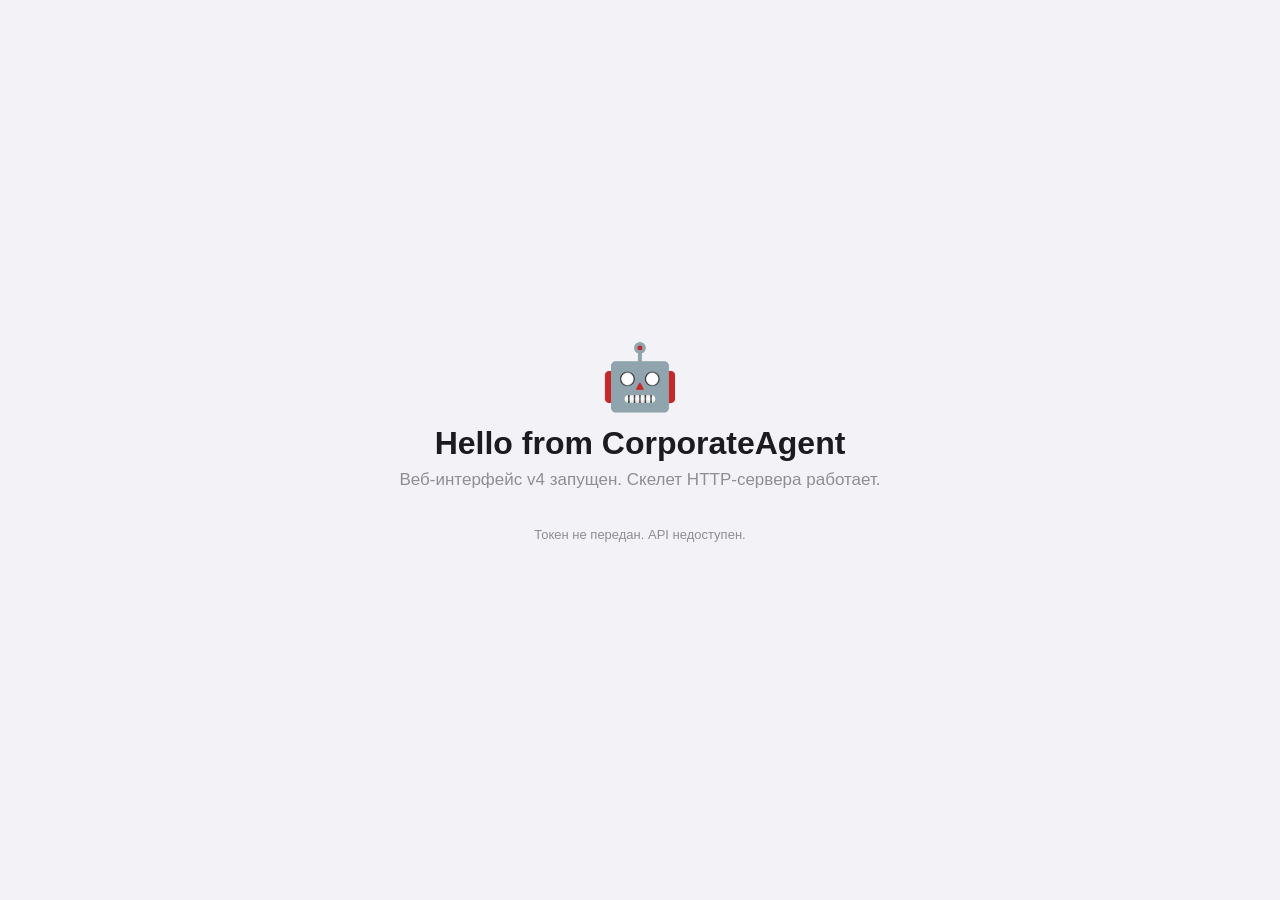
==== web/index.html @ 984ad51d "v4(1.1-1.6): HTTP server skeleton - ApiServer/Auth/StaticHandler/ApiResponse + web stub (Stage 1)" ====
<!DOCTYPE html>
<html lang="ru">
<head>
  <meta charset="utf-8">
  <meta name="viewport" content="width=device-width, initial-scale=1">
  <title>CorporateAgent v4</title>
  <link rel="stylesheet" href="css/base.css">
</head>
<body>
  <main class="hello">
    <div class="hello__badge">🤖</div>
    <h1 class="hello__title">Hello from CorporateAgent</h1>
    <p class="hello__subtitle">Веб-интерфейс v4 запущен. Скелет HTTP-сервера работает.</p>
    <p class="hello__meta" id="token-info"></p>
  </main>
  <script src="js/app.js"></script>
</body>
</html>
---- web/css/base.css ----
/* CorporateAgent v4 — базовые стили (Этап 1: заглушка «Hello»). */

:root {
  --primary: #007AFF;
  --bg: #F2F2F7;
  --surface: #FFFFFF;
  --text: #1C1C1E;
  --text-secondary: #8E8E93;
  --border: #E5E5EA;
  --radius-lg: 20px;
  --gap-md: 16px;
  --gap-lg: 24px;
  --font: "Segoe UI", -apple-system, BlinkMacSystemFont, Roboto, sans-serif;
}

* { box-sizing: border-box; }

html, body {
  margin: 0;
  padding: 0;
  height: 100%;
  font-family: var(--font);
  background: var(--bg);
  color: var(--text);
}

.hello {
  min-height: 100%;
  display: flex;
  flex-direction: column;
  align-items: center;
  justify-content: center;
  text-align: center;
  padding: var(--gap-lg);
}

.hello__badge {
  font-size: 64px;
  line-height: 1;
  margin-bottom: var(--gap-md);
}

.hello__title {
  font-size: 32px;
  font-weight: 700;
  margin: 0 0 8px;
}

.hello__subtitle {
  font-size: 17px;
  color: var(--text-secondary);
  margin: 0 0 var(--gap-lg);
}

.hello__meta {
  font-size: 13px;
  color: var(--text-secondary);
}
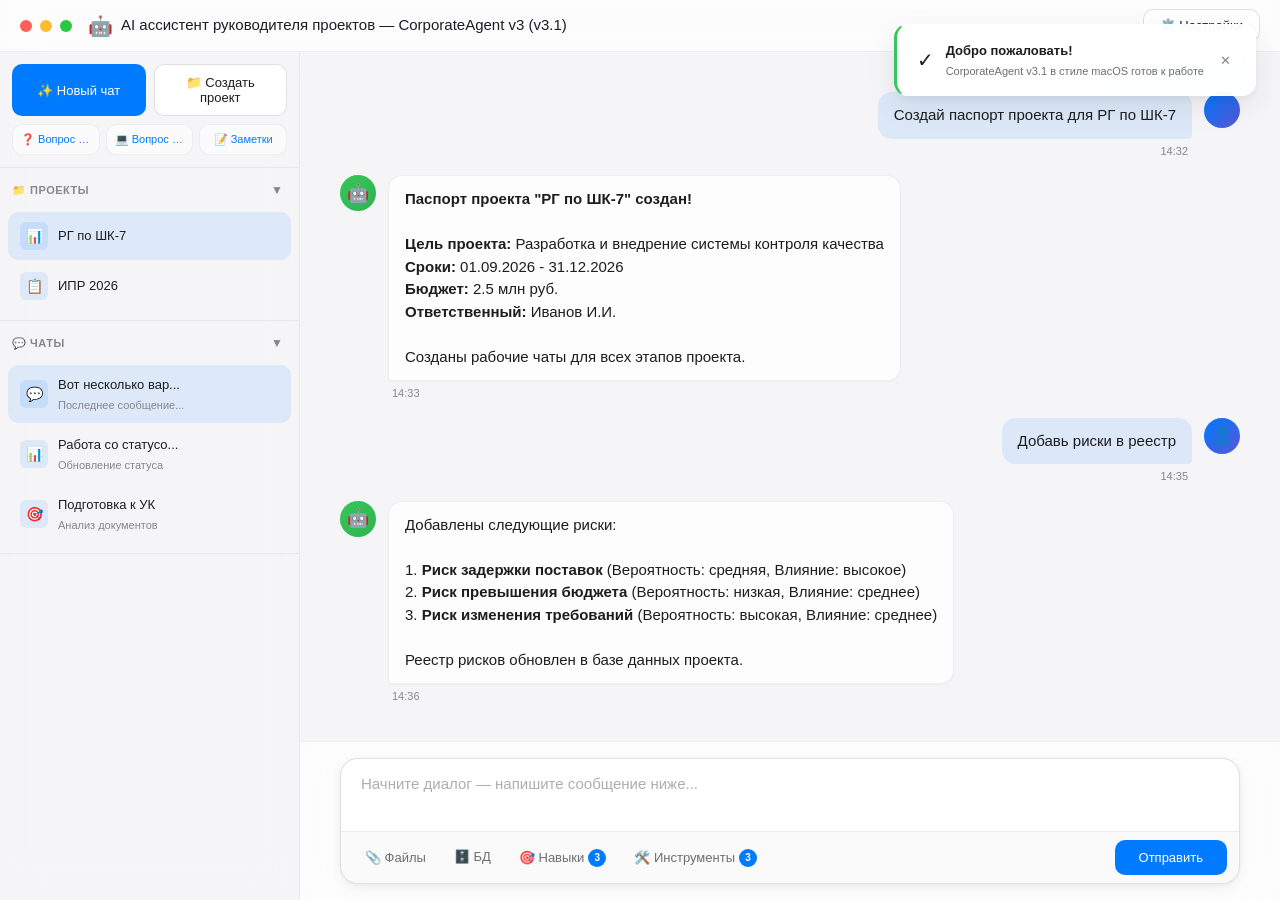
==== commit 4a33e684: "v4(2.1-2.5): faithful port of prototype v2 into web/ (index.html + prototype.css + prototype-raw.js)" ====
--- a/web/index.html
+++ b/web/index.html
@@ -1,18 +1,706 @@
-<!DOCTYPE html>
+﻿<!DOCTYPE html>
 <html lang="ru">
 <head>
-  <meta charset="utf-8">
-  <meta name="viewport" content="width=device-width, initial-scale=1">
-  <title>CorporateAgent v4</title>
-  <link rel="stylesheet" href="css/base.css">
+<meta charset="UTF-8">
+<meta name="viewport" content="width=device-width, initial-scale=1">
+<title>CorporateAgent v4</title>
+<link rel="stylesheet" href="css/prototype.css">
 </head>
 <body>
-  <main class="hello">
-    <div class="hello__badge">🤖</div>
-    <h1 class="hello__title">Hello from CorporateAgent</h1>
-    <p class="hello__subtitle">Веб-интерфейс v4 запущен. Скелет HTTP-сервера работает.</p>
-    <p class="hello__meta" id="token-info"></p>
-  </main>
-  <script src="js/app.js"></script>
+<div class="title-bar">
+    <div class="window-controls">
+        <div class="traffic-light close"></div>
+        <div class="traffic-light minimize"></div>
+        <div class="traffic-light maximize"></div>
+    </div>
+    <div class="app-title"><span style="font-size: 20px;">🤖</span> AI ассистент руководителя проектов — CorporateAgent v3 (v3.1)</div>
+    <button class="settings-btn" onclick="openModal('settingsModal')">⚙️ Настройки</button>
+</div>
+
+<div class="app-container">
+    <aside class="sidebar" id="sidebar">
+        <div class="sidebar-header">
+            <div class="sidebar-actions">
+                <button class="btn-new-chat" onclick="showToast('success', 'Новый чат', 'Создан новый диалог')">✨ Новый чат</button>
+                <button class="btn-create-project" onclick="openModal('projectModal')">📁 Создать проект</button>
+            </div>
+            <div class="sidebar-quick-actions">
+                <button class="btn-quick">❓ Вопрос по LPG</button>
+                <button class="btn-quick">💻 Вопрос по ИТ</button>
+                <button class="btn-quick" onclick="showNotes()">📝 Заметки</button>
+            </div>
+        </div>
+
+        <div class="sidebar-section" id="projectsSection">
+            <div class="sidebar-section-header" onclick="toggleSection('projectsSection')">
+                <div class="sidebar-section-title">📁 Проекты</div>
+                <div class="sidebar-section-toggle">▼</div>
+            </div>
+            <div class="sidebar-section-content">
+                <div class="project-list">
+                    <div class="project-item active" onclick="selectProject(this)">
+                        <div class="project-item-icon">📊</div>
+                        <div class="project-item-content"><div class="project-item-title">РГ по ШК-7</div></div>
+                        <button class="project-item-menu">⋯</button>
+                    </div>
+                    <div class="project-item" onclick="selectProject(this)">
+                        <div class="project-item-icon">📋</div>
+                        <div class="project-item-content"><div class="project-item-title">ИПР 2026</div></div>
+                        <button class="project-item-menu"></button>
+                    </div>
+                </div>
+            </div>
+        </div>
+
+        <div class="sidebar-section" id="chatsSection">
+            <div class="sidebar-section-header" onclick="toggleSection('chatsSection')">
+                <div class="sidebar-section-title">💬 Чаты</div>
+                <div class="sidebar-section-toggle">▼</div>
+            </div>
+            <div class="sidebar-section-content">
+                <div class="chat-list">
+                    <div class="chat-item active" onclick="selectChat(this)">
+                        <div class="chat-item-icon">💬</div>
+                        <div class="chat-item-content">
+                            <div class="chat-item-title">Вот несколько вар...</div>
+                            <div class="chat-item-preview">Последнее сообщение...</div>
+                        </div>
+                        <button class="chat-item-menu" onclick="event.stopPropagation(); openModal('contextMenu')">⋯</button>
+                    </div>
+                    <div class="chat-item" onclick="selectChat(this)">
+                        <div class="chat-item-icon">📊</div>
+                        <div class="chat-item-content">
+                            <div class="chat-item-title">Работа со статусо...</div>
+                            <div class="chat-item-preview">Обновление статуса</div>
+                        </div>
+                        <button class="chat-item-menu" onclick="event.stopPropagation(); openModal('contextMenu')">⋯</button>
+                    </div>
+                    <div class="chat-item" onclick="selectChat(this)">
+                        <div class="chat-item-icon">🎯</div>
+                        <div class="chat-item-content">
+                            <div class="chat-item-title">Подготовка к УК</div>
+                            <div class="chat-item-preview">Анализ документов</div>
+                        </div>
+                        <button class="chat-item-menu" onclick="event.stopPropagation(); openModal('contextMenu')">⋯</button>
+                    </div>
+                </div>
+            </div>
+        </div>
+    </aside>
+
+    <main class="main-content">
+        <div class="content-area" id="chatContent" style="display: flex; flex-direction: column;">
+            <div class="chat-messages" id="chatMessages">
+                <div class="message user">
+                    <div class="message-avatar"></div>
+                    <div class="message-content">
+                        <div class="message-bubble">Создай паспорт проекта для РГ по ШК-7</div>
+                        <div class="message-time">14:32</div>
+                    </div>
+                    <div class="message-actions">
+                        <button class="message-action-btn" title="Копировать" onclick="copyMessage(this)"></button>
+                        <button class="message-action-btn" title="Редактировать" onclick="editMessage(this)">✏️</button>
+                        <button class="message-action-btn" title="Удалить" onclick="deleteMessage(this)">🗑️</button>
+                    </div>
+                </div>
+
+                <div class="message ai">
+                    <div class="message-avatar">🤖</div>
+                    <div class="message-content">
+                        <div class="message-bubble">
+                            <strong>Паспорт проекта "РГ по ШК-7" создан!</strong><br><br>
+                            <strong>Цель проекта:</strong> Разработка и внедрение системы контроля качества<br>
+                            <strong>Сроки:</strong> 01.09.2026 - 31.12.2026<br>
+                            <strong>Бюджет:</strong> 2.5 млн руб.<br>
+                            <strong>Ответственный:</strong> Иванов И.И.<br><br>
+                            Созданы рабочие чаты для всех этапов проекта.
+                        </div>
+                        <div class="message-time">14:33</div>
+                    </div>
+                    <div class="message-actions">
+                        <button class="message-action-btn" title="Копировать" onclick="copyMessage(this)"></button>
+                        <button class="message-action-btn" title="Сгенерировать заново" onclick="regenerateMessage(this)">🔄</button>
+                        <button class="message-action-btn" title="Сохранить в заметки" onclick="saveToNotes(this)">📝</button>
+                        <button class="message-action-btn" title="Сохранить в БД" onclick="saveToDB(this)"></button>
+                    </div>
+                </div>
+
+                <div class="message user">
+                    <div class="message-avatar">👤</div>
+                    <div class="message-content">
+                        <div class="message-bubble">Добавь риски в реестр</div>
+                        <div class="message-time">14:35</div>
+                    </div>
+                    <div class="message-actions">
+                        <button class="message-action-btn" title="Копировать" onclick="copyMessage(this)">📋</button>
+                        <button class="message-action-btn" title="Редактировать" onclick="editMessage(this)">✏️</button>
+                        <button class="message-action-btn" title="Удалить" onclick="deleteMessage(this)">🗑️</button>
+                    </div>
+                </div>
+
+                <div class="message ai">
+                    <div class="message-avatar">🤖</div>
+                    <div class="message-content">
+                        <div class="message-bubble">
+                            Добавлены следующие риски:<br><br>
+                            1. <strong>Риск задержки поставок</strong> (Вероятность: средняя, Влияние: высокое)<br>
+                            2. <strong>Риск превышения бюджета</strong> (Вероятность: низкая, Влияние: среднее)<br>
+                            3. <strong>Риск изменения требований</strong> (Вероятность: высокая, Влияние: среднее)<br><br>
+                            Реестр рисков обновлен в базе данных проекта.
+                        </div>
+                        <div class="message-time">14:36</div>
+                    </div>
+                    <div class="message-actions">
+                        <button class="message-action-btn" title="Копировать" onclick="copyMessage(this)">📋</button>
+                        <button class="message-action-btn" title="Сгенерировать заново" onclick="regenerateMessage(this)">🔄</button>
+                        <button class="message-action-btn" title="Сохранить в заметки" onclick="saveToNotes(this)"></button>
+                        <button class="message-action-btn" title="Сохранить в БД" onclick="saveToDB(this)">💾</button>
+                    </div>
+                </div>
+            </div>
+        </div>
+
+        <div class="content-area notes-container" id="notesContent" style="display: none;">
+            <div class="notes-sidebar">
+                <div class="notes-sidebar-header">
+                    <div class="notes-sidebar-title"> Мои заметки</div>
+                    <button class="btn-primary" style="padding: 6px 12px; font-size: 11px;" onclick="createNewNote()">+ Новая</button>
+                </div>
+                <div class="notes-list" id="notesList">
+                    <div class="note-item active" onclick="selectNote(this)">
+                        <div class="note-item-title">Идеи для проекта</div>
+                        <div class="note-item-preview">Основные направления развития...</div>
+                        <div class="note-item-date">Сегодня, 14:20</div>
+                    </div>
+                    <div class="note-item" onclick="selectNote(this)">
+                        <div class="note-item-title">Встреча с клиентом</div>
+                        <div class="note-item-preview">Обсудили сроки и бюджет...</div>
+                        <div class="note-item-date">Вчера, 16:45</div>
+                    </div>
+                    <div class="note-item" onclick="selectNote(this)">
+                        <div class="note-item-title">Список задач</div>
+                        <div class="note-item-preview">1. Подготовить презентацию...</div>
+                        <div class="note-item-date">08.09.2026</div>
+                    </div>
+                </div>
+            </div>
+            <div class="notes-editor">
+                <div class="notes-editor-header">
+                    <input type="text" class="notes-editor-title" placeholder="Название заметки" value="Идеи для проекта">
+                </div>
+                <div class="notes-toolbar">
+                    <button class="notes-toolbar-btn"><b>Ж</b></button>
+                    <button class="notes-toolbar-btn"><i>К</i></button>
+                    <button class="notes-toolbar-btn"><u>Ч</u></button>
+                    <button class="notes-toolbar-btn">• Список</button>
+                    <button class="notes-toolbar-btn">🔗 Ссылка</button>
+                </div>
+                <textarea class="notes-editor-content" placeholder="Начните писать заметку...">Основные направления развития:
+
+1. Автоматизация отчетности
+   - Интеграция с Confluence
+   - Шаблоны документов
+   
+2. Улучшение коммуникации
+   - Еженедельные статус-митинги
+   - Прозрачность процессов
+
+3. Оптимизация ресурсов
+   - Перераспределение задач
+   - Привлечение внешних специалистов</textarea>
+            </div>
+        </div>
+
+        <div class="input-area" id="inputArea">
+            <div class="input-container">
+                <textarea class="input-field" placeholder="Начните диалог — напишите сообщение ниже..." id="messageInput"></textarea>
+                <div class="input-actions">
+                    <div class="input-tools">
+                        <button class="tool-btn" onclick="openModal('filePickerModal')">📎 Файлы</button>
+                        
+                        <div class="dropdown-wrapper">
+                            <button class="tool-btn" onclick="toggleDropdown('dbDropdown', this, event)">
+                                🗄️ БД <span class="badge" id="dbBadge" style="display:none;">0</span>
+                            </button>
+                            <div class="dropdown-menu" id="dbDropdown">
+                                <div class="dropdown-header">
+                                    <div class="dropdown-title">Базы данных (SQLite)</div>
+                                    <div class="dropdown-subtitle">Выберите БД для использования в чате</div>
+                                </div>
+                                <div class="dropdown-list">
+                                    <div class="dropdown-item" onclick="toggleDropdownItem(this, 'db')">
+                                        <div class="dropdown-checkbox"></div>
+                                        <div class="dropdown-item-icon">🗄️</div>
+                                        <div class="dropdown-item-text">
+                                            <div class="dropdown-item-title">test</div>
+                                            <div class="dropdown-item-meta">7 таблиц · 11 записей</div>
+                                        </div>
+                                    </div>
+                                    <div class="dropdown-item" onclick="toggleDropdownItem(this, 'db')">
+                                        <div class="dropdown-checkbox"></div>
+                                        <div class="dropdown-item-icon">🗄️</div>
+                                        <div class="dropdown-item-text">
+                                            <div class="dropdown-item-title">Тест</div>
+                                            <div class="dropdown-item-meta">Проект: ипиниааыич · 8 таблиц</div>
+                                        </div>
+                                    </div>
+                                </div>
+                                <div class="dropdown-footer">
+                                    <button class="dropdown-btn-reset" onclick="resetDropdown('dbDropdown', 'db')">Сбросить</button>
+                                    <button class="dropdown-btn-done" onclick="closeDropdown('dbDropdown', 'db')">Готово</button>
+                                </div>
+                            </div>
+                        </div>
+
+                        <div class="dropdown-wrapper">
+                            <button class="tool-btn" onclick="toggleDropdown('skillsDropdown', this, event)">
+                                🎯 Навыки <span class="badge" id="skillsBadge" style="display:none;">0</span>
+                            </button>
+                            <div class="dropdown-menu" id="skillsDropdown">
+                                <div class="dropdown-header">
+                                    <div class="dropdown-title">Навыки</div>
+                                    <div class="dropdown-subtitle">Активные навыки ассистента</div>
+                                </div>
+                                <div class="dropdown-list">
+                                    <div class="dropdown-item selected" onclick="toggleDropdownItem(this, 'skills')">
+                                        <div class="dropdown-checkbox"></div>
+                                        <div class="dropdown-item-icon">📋</div>
+                                        <div class="dropdown-item-text"><div class="dropdown-item-title">Работа с паспортом проекта</div></div>
+                                    </div>
+                                    <div class="dropdown-item" onclick="toggleDropdownItem(this, 'skills')">
+                                        <div class="dropdown-checkbox"></div>
+                                        <div class="dropdown-item-icon">⚠️</div>
+                                        <div class="dropdown-item-text"><div class="dropdown-item-title">Работа с рисками</div></div>
+                                    </div>
+                                    <div class="dropdown-item selected" onclick="toggleDropdownItem(this, 'skills')">
+                                        <div class="dropdown-checkbox"></div>
+                                        <div class="dropdown-item-icon">📊</div>
+                                        <div class="dropdown-item-text"><div class="dropdown-item-title">Работа со статусом проекта</div></div>
+                                    </div>
+                                    <div class="dropdown-item" onclick="toggleDropdownItem(this, 'skills')">
+                                        <div class="dropdown-checkbox"></div>
+                                        <div class="dropdown-item-icon">📝</div>
+                                        <div class="dropdown-item-text"><div class="dropdown-item-title">Работа с протоколами встреч</div></div>
+                                    </div>
+                                    <div class="dropdown-item selected" onclick="toggleDropdownItem(this, 'skills')">
+                                        <div class="dropdown-checkbox"></div>
+                                        <div class="dropdown-item-icon">🎯</div>
+                                        <div class="dropdown-item-text"><div class="dropdown-item-title">Подготовка к УК</div></div>
+                                    </div>
+                                </div>
+                                <div class="dropdown-footer">
+                                    <button class="dropdown-btn-reset" onclick="resetDropdown('skillsDropdown', 'skills')">Сбросить</button>
+                                    <button class="dropdown-btn-done" onclick="closeDropdown('skillsDropdown', 'skills')">Готово</button>
+                                </div>
+                            </div>
+                        </div>
+
+                        <div class="dropdown-wrapper">
+                            <button class="tool-btn" onclick="toggleDropdown('toolsDropdown', this, event)">
+                                🛠️ Инструменты <span class="badge" id="toolsBadge" style="display:none;">0</span>
+                            </button>
+                            <div class="dropdown-menu" id="toolsDropdown">
+                                <div class="dropdown-header">
+                                    <div class="dropdown-title">Инструменты</div>
+                                    <div class="dropdown-subtitle">Доступные инструменты ассистента</div>
+                                </div>
+                                <div class="dropdown-list">
+                                    <div class="dropdown-item selected" onclick="toggleDropdownItem(this, 'tools')">
+                                        <div class="dropdown-checkbox"></div>
+                                        <div class="dropdown-item-icon">🛠️</div>
+                                        <div class="dropdown-item-text"><div class="dropdown-item-title">Создание паспорта проекта</div></div>
+                                    </div>
+                                    <div class="dropdown-item selected" onclick="toggleDropdownItem(this, 'tools')">
+                                        <div class="dropdown-checkbox"></div>
+                                        <div class="dropdown-item-icon">🛠️</div>
+                                        <div class="dropdown-item-text"><div class="dropdown-item-title">Создание реестра рисков</div></div>
+                                    </div>
+                                    <div class="dropdown-item" onclick="toggleDropdownItem(this, 'tools')">
+                                        <div class="dropdown-checkbox"></div>
+                                        <div class="dropdown-item-icon">🛠️</div>
+                                        <div class="dropdown-item-text"><div class="dropdown-item-title">Создание статуса проекта</div></div>
+                                    </div>
+                                    <div class="dropdown-item selected" onclick="toggleDropdownItem(this, 'tools')">
+                                        <div class="dropdown-checkbox"></div>
+                                        <div class="dropdown-item-icon">️</div>
+                                        <div class="dropdown-item-text"><div class="dropdown-item-title">Создание презентации в PPTX</div></div>
+                                    </div>
+                                </div>
+                                <div class="dropdown-footer">
+                                    <button class="dropdown-btn-reset" onclick="resetDropdown('toolsDropdown', 'tools')">Сбросить</button>
+                                    <button class="dropdown-btn-done" onclick="closeDropdown('toolsDropdown', 'tools')">Готово</button>
+                                </div>
+                            </div>
+                        </div>
+                    </div>
+                    <button class="send-btn" onclick="sendMessage()">Отправить</button>
+                </div>
+            </div>
+        </div>
+    </main>
+</div>
+
+<!-- НАСТРОЙКИ -->
+<div class="modal-overlay" id="settingsModal">
+    <div class="modal settings-modal">
+        <div class="modal-header">
+            <div class="modal-title">⚙️ Настройки</div>
+            <button class="modal-close" onclick="closeModal('settingsModal')">✕</button>
+        </div>
+        <div class="settings-tabs">
+            <button class="settings-tab active" onclick="switchSettingsTab(event, 'tabModel')">Модель</button>
+            <button class="settings-tab" onclick="switchSettingsTab(event, 'tabInterface')">Интерфейс</button>
+            <button class="settings-tab" onclick="switchSettingsTab(event, 'tabSkills')">Навыки</button>
+            <button class="settings-tab" onclick="switchSettingsTab(event, 'tabTools')">Инструменты</button>
+            <button class="settings-tab" onclick="switchSettingsTab(event, 'tabDB')">Базы данных</button>
+        </div>
+        <div class="modal-body">
+            <div class="tab-content active" id="tabModel">
+                <div class="settings-section">
+                    <div class="settings-section-title">Параметры модели (сохраняются в config.json)</div>
+                    <div class="form-group">
+                        <label class="form-label">API-ключ</label>
+                        <div class="api-key-input">
+                            <input type="password" class="input" value="sk-xxxxxxxxxxxxxxxxxxxxxxxx" id="apiKey">
+                            <button class="api-key-toggle" onclick="toggleApiKey()">👁</button>
+                        </div>
+                    </div>
+                    <div class="form-group">
+                        <label class="form-label">Провайдер LLM</label>
+                        <select class="select">
+                            <option>DeepSeek</option>
+                            <option>OpenAI</option>
+                            <option>Anthropic</option>
+                            <option>Local (Ollama)</option>
+                        </select>
+                    </div>
+                    <div class="form-group">
+                        <label class="form-label">Base URL API (до /chat/completions)</label>
+                        <input type="text" class="input" value="https://api.deepseek.com">
+                    </div>
+                    <div class="form-group">
+                        <label class="form-label">Модель</label>
+                        <select class="select">
+                            <option>deepseek-chat</option>
+                            <option>deepseek-coder</option>
+                            <option>deepseek-reasoner</option>
+                        </select>
+                    </div>
+                    <div class="form-group">
+                        <label class="form-label">Temperature (креативность)</label>
+                        <div class="slider-container">
+                            <input type="range" class="slider" min="0" max="2" step="0.1" value="0.1" oninput="updateSliderValue(this, 'tempValue')">
+                            <div class="slider-value" id="tempValue">0.1</div>
+                        </div>
+                    </div>
+                    <div class="form-group">
+                        <label class="form-label">Max tokens (макс. длина ответа)</label>
+                        <input type="number" class="input" value="1000">
+                    </div>
+                </div>
+            </div>
+
+            <div class="tab-content" id="tabInterface">
+                <div class="settings-section">
+                    <div class="settings-section-title">Настройки интерфейса (сохраняются в settings.json)</div>
+                    <div class="toggle-row">
+                        <div class="toggle-label">Автообновление БД</div>
+                        <label class="toggle"><input type="checkbox"><span class="toggle-slider"></span></label>
+                    </div>
+                    <div class="toggle-row">
+                        <div class="toggle-label">Показывать использование навыков/инструментов/БД в чате</div>
+                        <label class="toggle"><input type="checkbox" checked><span class="toggle-slider"></span></label>
+                    </div>
+                    <div class="toggle-row">
+                        <div class="toggle-label">Подтверждать запись изменений в БД (спрашивать перед db_execute)</div>
+                        <label class="toggle"><input type="checkbox" checked><span class="toggle-slider"></span></label>
+                    </div>
+                </div>
+                <div class="settings-section">
+                    <div class="settings-section-title">Тема оформления</div>
+                    <div class="theme-options">
+                        <button class="theme-option active">🌙 Dark</button>
+                        <button class="theme-option">☀️ Light</button>
+                        <button class="theme-option">🔵 Blue</button>
+                        <button class="theme-option">🟢 Green</button>
+                        <button class="theme-option">🟣 Purple</button>
+                    </div>
+                </div>
+                <div class="settings-section">
+                    <div class="settings-section-title">Дневной лимит токенов (0 — без лимита)</div>
+                    <input type="number" class="input" value="100000000" id="tokenLimit">
+                    <div class="token-limit-display">
+                        Сегодня потрачено: 0 тк (≈ $0) · лимит 100,00M · осталось 100,00M
+                        <div class="token-progress"><div class="token-progress-bar"></div></div>
+                    </div>
+                </div>
+                <div class="settings-section">
+                    <div class="settings-section-title">Резервное копирование</div>
+                    <div style="display: flex; gap: 8px;">
+                        <button class="btn-secondary" onclick="showToast('success', 'Бэкап создан', 'settings.json скопирован')">📦 Создать бэкап</button>
+                        <button class="btn-secondary">📥 Восстановить из бэкапа</button>
+                    </div>
+                </div>
+            </div>
+
+            <div class="tab-content" id="tabSkills">
+                <div class="skills-layout">
+                    <div class="skills-sidebar">
+                        <div class="skills-sidebar-title">Список навыков</div>
+                        <div class="skill-item active" onclick="selectSkill(this)"><div class="skill-item-icon">📋</div><div class="skill-item-title">Работа с паспортом проекта</div></div>
+                        <div class="skill-item" onclick="selectSkill(this)"><div class="skill-item-icon">⚠️</div><div class="skill-item-title">Работа с рисками</div></div>
+                        <div class="skill-item" onclick="selectSkill(this)"><div class="skill-item-icon">📅</div><div class="skill-item-title">Работа с планом проекта</div></div>
+                        <div class="skill-item" onclick="selectSkill(this)"><div class="skill-item-icon">📊</div><div class="skill-item-title">Работа со статусом проекта</div></div>
+                        <div class="skill-item" onclick="selectSkill(this)"><div class="skill-item-icon">📝</div><div class="skill-item-title">Работа с протоколами встреч</div></div>
+                        <div class="skill-item" onclick="selectSkill(this)"><div class="skill-item-icon">🎯</div><div class="skill-item-title">Подготовка к УК</div></div>
+                        <div class="skill-item" onclick="selectSkill(this)"><div class="skill-item-icon">🔍</div><div class="skill-item-title">Проверка страницы проекта</div></div>
+                        <button class="btn-secondary" style="margin-top: 8px; width: 100%;">➕ Добавить навык</button>
+                    </div>
+                    <div class="skill-editor">
+                        <div class="skill-editor-title">Добавить / редактировать навык</div>
+                        <div class="form-group">
+                            <label class="form-label">Название навыка</label>
+                            <input type="text" class="input" placeholder="Введите название">
+                        </div>
+                        <div class="form-group">
+                            <label class="form-label">Описание</label>
+                            <textarea class="input textarea" placeholder="Описание навыка..."></textarea>
+                        </div>
+                        <div class="form-group">
+                            <label class="form-label">Код/шаблон (опционально)</label>
+                            <textarea class="input textarea" placeholder="Системный промпт или шаблон..." style="font-family: var(--font-mono); font-size: 13px;"></textarea>
+                        </div>
+                        <div class="toggle-row">
+                            <div class="toggle-label">Включён</div>
+                            <label class="toggle"><input type="checkbox" checked><span class="toggle-slider"></span></label>
+                        </div>
+                        <div style="display: flex; gap: 8px; justify-content: flex-end; margin-top: 16px;">
+                            <button class="btn-ghost">Очистить</button>
+                            <button class="btn-danger">Удалить</button>
+                            <button class="btn-primary" onclick="showToast('success', 'Сохранено', 'Навык обновлён')">Сохранить</button>
+                        </div>
+                    </div>
+                </div>
+            </div>
+
+            <div class="tab-content" id="tabTools">
+                <div class="skills-layout">
+                    <div class="skills-sidebar">
+                        <div class="skills-sidebar-title">Список инструментов</div>
+                        <div class="skill-item active" onclick="selectSkill(this)"><div class="skill-item-icon">🛠️</div><div class="skill-item-title">Создание паспорта проекта</div></div>
+                        <div class="skill-item" onclick="selectSkill(this)"><div class="skill-item-icon">🛠️</div><div class="skill-item-title">Создание реестра рисков</div></div>
+                        <div class="skill-item" onclick="selectSkill(this)"><div class="skill-item-icon">🛠️</div><div class="skill-item-title">Создание статуса проекта</div></div>
+                        <div class="skill-item" onclick="selectSkill(this)"><div class="skill-item-icon">🛠️</div><div class="skill-item-title">Создание презентации в PPTX</div></div>
+                        <button class="btn-secondary" style="margin-top: 8px; width: 100%;">➕ Добавить инструмент</button>
+                    </div>
+                    <div class="skill-editor">
+                        <div class="skill-editor-title">Добавить / редактировать инструмент</div>
+                        <div class="form-group">
+                            <label class="form-label">Название инструмента</label>
+                            <input type="text" class="input" placeholder="Введите название">
+                        </div>
+                        <div class="form-group">
+                            <label class="form-label">Тип</label>
+                            <select class="select">
+                                <option>http</option>
+                                <option>command</option>
+                                <option>script</option>
+                            </select>
+                        </div>
+                        <div class="form-group">
+                            <label class="form-label">Endpoint / команда</label>
+                            <textarea class="input textarea" placeholder="https://api.example.com/..." style="font-family: var(--font-mono); font-size: 13px;"></textarea>
+                        </div>
+                        <div class="form-group">
+                            <label class="form-label">Описание</label>
+                            <textarea class="input textarea" placeholder="Описание инструмента..."></textarea>
+                        </div>
+                        <div class="toggle-row">
+                            <div class="toggle-label">Включён</div>
+                            <label class="toggle"><input type="checkbox" checked><span class="toggle-slider"></span></label>
+                        </div>
+                        <div style="display: flex; gap: 8px; justify-content: flex-end; margin-top: 16px;">
+                            <button class="btn-ghost">Очистить</button>
+                            <button class="btn-danger">Удалить</button>
+                            <button class="btn-primary" onclick="showToast('success', 'Сохранено', 'Инструмент обновлён')">Сохранить</button>
+                        </div>
+                    </div>
+                </div>
+            </div>
+
+            <div class="tab-content" id="tabDB">
+                <div class="settings-section">
+                    <div style="display: flex; justify-content: space-between; align-items: center; margin-bottom: 16px;">
+                        <div class="settings-section-title" style="margin: 0; border: none; padding: 0;">🗄️ Базы данных</div>
+                        <div style="display: flex; gap: 8px;">
+                            <button class="btn-secondary" onclick="openModal('filePickerModal')">📁 Создать БД из файлов</button>
+                            <button class="btn-primary" onclick="showToast('success', 'БД подключена', 'Новая база данных добавлена')">➕ Добавить (подключить) БД</button>
+                        </div>
+                    </div>
+                    <p style="font-size: 13px; color: var(--text-secondary); margin-bottom: 24px;">
+                        Подключаются базы данных SQLite (файлы .db). Серверные СУБД (PostgreSQL, MySQL) поддерживаются через инструменты.
+                    </p>
+                    <div class="db-list">
+                        <div class="db-card">
+                            <div class="db-card-icon">🗄️</div>
+                            <div class="db-card-content">
+                                <div class="db-card-title">test</div>
+                                <div class="db-card-meta"><span>SQLite</span><span>•</span><span>7 таблиц</span><span>•</span><span>11 записей</span></div>
+                                <div class="db-card-path">C:\Users\sergey.chikilev\CorporateAgent v3\databases\test.db</div>
+                                <div class="db-card-status">Активна • Использований: 0</div>
+                            </div>
+                        </div>
+                        <div class="db-card">
+                            <div class="db-card-icon">🗄️</div>
+                            <div class="db-card-content">
+                                <div class="db-card-title">Тест</div>
+                                <div class="db-card-meta"><span>SQLite</span><span>•</span><span>Проект: ипиниааыич</span><span>•</span><span>8 таблиц</span><span>•</span><span>0 записей</span></div>
+                                <div class="db-card-path">C:\Users\sergey.chikilev\CorporateAgent v3\databases\Тест.db</div>
+                                <div class="db-card-status">Активна • Использований: 0</div>
+                            </div>
+                        </div>
+                    </div>
+                </div>
+            </div>
+        </div>
+        <div class="modal-footer">
+            <button class="btn-secondary" onclick="closeModal('settingsModal')">Отмена</button>
+            <button class="btn-primary" onclick="showToast('success', 'Сохранено', 'Настройки применены'); closeModal('settingsModal')">Сохранить</button>
+        </div>
+    </div>
+</div>
+
+<!-- СОЗДАНИЕ ПРОЕКТА -->
+<div class="modal-overlay" id="projectModal">
+    <div class="modal">
+        <div class="modal-header">
+            <div class="modal-title">📁 Создать проект</div>
+            <button class="modal-close" onclick="closeModal('projectModal')">✕</button>
+        </div>
+        <div class="modal-body">
+            <p style="font-size: 13px; color: var(--text-secondary); margin-bottom: 24px;">
+                Будет создана база данных проекта (tasks, risks, meetings, ...) и 7 рабочих чатов-ролей. Каждый чат настроен на БД проекта + «Методология LPG» (только чтение) и профильные навыки/инструменты.
+            </p>
+            <div class="wizard-progress">
+                <div class="wizard-step-indicator active" data-step="1"><div class="step-number">1</div><div class="step-label">Основное</div></div>
+                <div class="wizard-step-indicator" data-step="2"><div class="step-number">2</div><div class="step-label">База данных</div></div>
+                <div class="wizard-step-indicator" data-step="3"><div class="step-number">3</div><div class="step-label">Рабочие чаты</div></div>
+            </div>
+            <div class="wizard-step active" id="wizardStep1">
+                <div class="form-group">
+                    <label class="form-label">Название проекта</label>
+                    <input type="text" class="input" placeholder="Например: РГ по ШК-7">
+                </div>
+                <div style="display: flex; justify-content: flex-end; margin-top: 24px;">
+                    <button class="btn-primary" onclick="nextWizardStep(2)">Далее →</button>
+                </div>
+            </div>
+            <div class="wizard-step" id="wizardStep2">
+                <div class="form-group">
+                    <label class="form-label">Источник БД проекта</label>
+                    <div class="radio-group">
+                        <label class="radio-option selected" onclick="selectRadio(this)">
+                            <input type="radio" name="dbSource" checked>
+                            <div class="radio-indicator"></div>
+                            <div class="radio-text"><strong>Новая БД проекта</strong> (доменная схема)</div>
+                        </label>
+                        <label class="radio-option" onclick="selectRadio(this)">
+                            <input type="radio" name="dbSource">
+                            <div class="radio-indicator"></div>
+                            <div class="radio-text"><strong>Существующая БД из списка</strong></div>
+                        </label>
+                    </div>
+                </div>
+                <div class="form-group" id="newDbFields">
+                    <label class="form-label">Имя БД проекта (латиница/цифры/_-)</label>
+                    <input type="text" class="input" placeholder="rg_shk_7" style="font-family: var(--font-mono);">
+                    <div class="form-hint">Только латинские буквы, цифры, подчёркивание и дефис</div>
+                </div>
+                <div class="form-group" id="existingDbFields" style="display: none;">
+                    <label class="form-label">Выберите существующую БД</label>
+                    <div class="db-list" style="max-height: 200px; overflow-y: auto;">
+                        <div class="db-select-item selected" onclick="selectDbItem(this)">
+                            <div class="db-card-icon" style="width: 36px; height: 36px; font-size: 18px;">🗄️</div>
+                            <div class="db-card-content">
+                                <div class="db-card-title">test</div>
+                                <div class="db-card-meta"><span>SQLite</span><span>•</span><span>7 таблиц</span><span>•</span><span>11 записей</span></div>
+                            </div>
+                        </div>
+                        <div class="db-select-item" onclick="selectDbItem(this)">
+                            <div class="db-card-icon" style="width: 36px; height: 36px; font-size: 18px;">🗄️</div>
+                            <div class="db-card-content">
+                                <div class="db-card-title">Тест</div>
+                                <div class="db-card-meta"><span>SQLite</span><span>•</span><span>Проект: ипиниааыич</span><span>•</span><span>8 таблиц</span></div>
+                            </div>
+                        </div>
+                    </div>
+                </div>
+                <div style="display: flex; justify-content: space-between; margin-top: 24px;">
+                    <button class="btn-secondary" onclick="nextWizardStep(1)">← Назад</button>
+                    <button class="btn-primary" onclick="nextWizardStep(3)">Далее →</button>
+                </div>
+            </div>
+            <div class="wizard-step" id="wizardStep3">
+                <div class="form-label" style="margin-bottom: 12px;">Будут созданы чаты:</div>
+                <div class="chat-preview-list">
+                    <div class="chat-preview-item"><div class="chat-preview-icon">📋</div><div class="chat-preview-name">Работа с паспортом проекта</div></div>
+                    <div class="chat-preview-item"><div class="chat-preview-icon">️</div><div class="chat-preview-name">Работа с рисками</div></div>
+                    <div class="chat-preview-item"><div class="chat-preview-icon">📅</div><div class="chat-preview-name">Работа с планом проекта</div></div>
+                    <div class="chat-preview-item"><div class="chat-preview-icon">📊</div><div class="chat-preview-name">Работа со статусом проекта</div></div>
+                    <div class="chat-preview-item"><div class="chat-preview-icon">📝</div><div class="chat-preview-name">Работа с протоколами встреч</div></div>
+                    <div class="chat-preview-item"><div class="chat-preview-icon">🎯</div><div class="chat-preview-name">Подготовка к УК</div></div>
+                    <div class="chat-preview-item"><div class="chat-preview-icon"></div><div class="chat-preview-name">Проверка страницы проекта в Confluence</div></div>
+                </div>
+                <div style="display: flex; justify-content: space-between; margin-top: 24px;">
+                    <button class="btn-secondary" onclick="nextWizardStep(2)">← Назад</button>
+                    <button class="btn-primary" onclick="showToast('success', 'Проект создан', 'Создана БД и 7 рабочих чатов'); closeModal('projectModal')">✓ Создать проект</button>
+                </div>
+            </div>
+        </div>
+    </div>
+</div>
+
+<!-- КОНТЕКСТНОЕ МЕНЮ -->
+<div class="modal-overlay" id="contextMenu">
+    <div class="context-menu" style="max-width: 400px;">
+        <div class="context-menu-header">
+            <div class="context-menu-header-icon">💬</div>
+            <div class="context-menu-header-title">Чат: Вот несколько вариантов, разделенных по настроению</div>
+        </div>
+        <div class="context-menu-actions">
+            <button class="context-menu-action" onclick="showToast('success', 'Переименовано', 'Название чата изменено'); closeModal('contextMenu')">✏️ Переименовать</button>
+            <button class="context-menu-action" onclick="showToast('success', 'Перемещено', 'Чат перемещён в проект'); closeModal('contextMenu')">📁 Переместить в проект...</button>
+            <button class="context-menu-action danger" onclick="showToast('error', 'Удалено', 'Чат удалён'); closeModal('contextMenu')">🗑️ Удалить</button>
+            <button class="context-menu-action" onclick="closeModal('contextMenu')"> Отмена</button>
+        </div>
+    </div>
+</div>
+
+<!-- FILE PICKER -->
+<div class="modal-overlay" id="filePickerModal">
+    <div class="modal">
+        <div class="modal-header">
+            <div class="modal-title">📎 Выберите файлы для анализа</div>
+            <button class="modal-close" onclick="closeModal('filePickerModal')">✕</button>
+        </div>
+        <div class="modal-body">
+            <div class="file-drop-zone" id="dropZone">
+                <div class="file-drop-zone-icon">📤</div>
+                <div class="file-drop-zone-title">Перетащите файлы сюда</div>
+                <div class="file-drop-zone-desc">или нажмите, чтобы выбрать с компьютера</div>
+                <div style="margin-top: 16px;"><span class="btn-primary">Выбрать файлы</span></div>
+            </div>
+        </div>
+        <div class="modal-footer">
+            <button class="btn-secondary" onclick="closeModal('filePickerModal')">Отмена</button>
+            <button class="btn-primary" onclick="showToast('success', 'Загружено', 'Файлы добавлены для анализа'); closeModal('filePickerModal')">Загрузить</button>
+        </div>
+    </div>
+</div>
+
+<div class="toast-container" id="toastContainer"></div>
+
+<script src="js/prototype-raw.js"></script>
+<script src="js/app.js"></script>
 </body>
 </html>
--- a/web/css/prototype.css
+++ b/web/css/prototype.css
@@ -0,0 +1,355 @@
+﻿:root {
+    --color-primary: #007AFF;
+    --color-primary-hover: #0062CC;
+    --color-success: #34C759;
+    --color-warning: #FF9500;
+    --color-danger: #FF3B30;
+    --color-purple: #AF52DE;
+    --bg-main: #F5F5F7;
+    --bg-sidebar: rgba(245, 245, 247, 0.72);
+    --bg-glass: rgba(255, 255, 255, 0.72);
+    --bg-modal: rgba(255, 255, 255, 0.92);
+    --bg-input: rgba(255, 255, 255, 0.8);
+    --bg-message-user: rgba(0, 122, 255, 0.1);
+    --bg-message-ai: rgba(255, 255, 255, 0.8);
+    --text-primary: #1D1D1F;
+    --text-secondary: #6E6E73;
+    --text-tertiary: #86868B;
+    --text-placeholder: #AEAEB2;
+    --border-light: rgba(0, 0, 0, 0.06);
+    --border-medium: rgba(0, 0, 0, 0.12);
+    --border-glass: rgba(255, 255, 255, 0.5);
+    --radius-sm: 6px;
+    --radius-md: 10px;
+    --radius-lg: 14px;
+    --radius-xl: 18px;
+    --radius-2xl: 24px;
+    --shadow-sm: 0 1px 2px rgba(0, 0, 0, 0.04);
+    --shadow-md: 0 4px 12px rgba(0, 0, 0, 0.06), 0 1px 3px rgba(0, 0, 0, 0.04);
+    --shadow-lg: 0 10px 30px rgba(0, 0, 0, 0.08), 0 4px 8px rgba(0, 0, 0, 0.04);
+    --shadow-modal: 0 25px 80px rgba(0, 0, 0, 0.15), 0 10px 30px rgba(0, 0, 0, 0.08);
+    --font-family: -apple-system, BlinkMacSystemFont, "SF Pro Display", "SF Pro Text", "Helvetica Neue", Arial, sans-serif;
+    --font-mono: "SF Mono", Monaco, "Courier New", monospace;
+    --transition-fast: 0.15s ease;
+    --transition-normal: 0.25s ease;
+}
+* { margin: 0; padding: 0; box-sizing: border-box; font-family: var(--font-family); -webkit-font-smoothing: antialiased; }
+body { background: var(--bg-main); color: var(--text-primary); font-size: 15px; line-height: 1.5; overflow: hidden; height: 100vh; }
+button { border: none; background: none; font-family: inherit; cursor: pointer; user-select: none; }
+::-webkit-scrollbar { width: 8px; height: 8px; }
+::-webkit-scrollbar-track { background: transparent; }
+::-webkit-scrollbar-thumb { background: rgba(0,0,0,0.15); border-radius: 4px; }
+::-webkit-scrollbar-thumb:hover { background: rgba(0,0,0,0.25); }
+
+.title-bar { height: 52px; background: var(--bg-glass); backdrop-filter: blur(20px) saturate(180%); -webkit-backdrop-filter: blur(20px) saturate(180%); border-bottom: 0.5px solid var(--border-light); display: flex; align-items: center; padding: 0 20px; position: sticky; top: 0; z-index: 100; }
+.window-controls { display: flex; gap: 8px; margin-right: 16px; }
+.traffic-light { width: 12px; height: 12px; border-radius: 50%; cursor: pointer; transition: filter var(--transition-fast); }
+.traffic-light:hover { filter: brightness(0.9); }
+.traffic-light.close { background: #FF5F57; }
+.traffic-light.minimize { background: #FEBC2E; }
+.traffic-light.maximize { background: #28C840; }
+.app-title { font-size: 15px; font-weight: 500; color: var(--text-primary); flex: 1; display: flex; align-items: center; gap: 8px; }
+.settings-btn { padding: 8px 16px; background: var(--bg-glass); border: 0.5px solid var(--border-medium); border-radius: var(--radius-md); font-size: 13px; font-weight: 500; color: var(--text-primary); transition: all var(--transition-fast); }
+.settings-btn:hover { background: rgba(255, 255, 255, 0.9); box-shadow: var(--shadow-sm); }
+
+.app-container { display: flex; height: calc(100vh - 52px); }
+
+.sidebar { width: 300px; background: var(--bg-sidebar); backdrop-filter: blur(20px) saturate(180%); -webkit-backdrop-filter: blur(20px) saturate(180%); border-right: 0.5px solid var(--border-light); display: flex; flex-direction: column; overflow: hidden; }
+.sidebar-header { padding: 12px; border-bottom: 0.5px solid var(--border-light); }
+.sidebar-actions { display: grid; grid-template-columns: 1fr 1fr; gap: 8px; margin-bottom: 8px; }
+.btn-new-chat { padding: 10px; background: var(--color-primary); color: white; border-radius: var(--radius-md); font-size: 13px; font-weight: 500; transition: all var(--transition-fast); text-align: center; }
+.btn-new-chat:hover { background: var(--color-primary-hover); box-shadow: 0 2px 8px rgba(0, 122, 255, 0.3); }
+.btn-create-project { padding: 10px; background: white; color: var(--text-primary); border: 0.5px solid var(--border-medium); border-radius: var(--radius-md); font-size: 13px; font-weight: 500; transition: all var(--transition-fast); text-align: center; }
+.btn-create-project:hover { background: rgba(255, 255, 255, 0.9); box-shadow: var(--shadow-sm); }
+.sidebar-quick-actions { display: grid; grid-template-columns: 1fr 1fr 1fr; gap: 6px; }
+.btn-quick { padding: 8px; background: rgba(255, 255, 255, 0.6); color: var(--color-primary); border: 0.5px solid var(--border-light); border-radius: var(--radius-md); font-size: 11px; font-weight: 500; transition: all var(--transition-fast); text-align: center; white-space: nowrap; overflow: hidden; text-overflow: ellipsis; }
+.btn-quick:hover { background: white; box-shadow: var(--shadow-sm); }
+
+.sidebar-section { border-bottom: 0.5px solid var(--border-light); }
+.sidebar-section-header { display: flex; align-items: center; justify-content: space-between; padding: 12px; cursor: pointer; user-select: none; transition: background var(--transition-fast); }
+.sidebar-section-header:hover { background: rgba(0, 0, 0, 0.03); }
+.sidebar-section-title { font-size: 11px; font-weight: 600; color: var(--text-tertiary); text-transform: uppercase; letter-spacing: 0.5px; display: flex; align-items: center; gap: 8px; flex: 1; }
+.sidebar-section-toggle { width: 20px; height: 20px; border-radius: 4px; display: flex; align-items: center; justify-content: center; color: var(--text-tertiary); transition: transform var(--transition-fast); font-size: 12px; }
+.sidebar-section.collapsed .sidebar-section-toggle { transform: rotate(-90deg); }
+.sidebar-section-content { max-height: 500px; overflow: hidden; transition: max-height var(--transition-normal); }
+.sidebar-section.collapsed .sidebar-section-content { max-height: 0; }
+
+.chat-list, .project-list { padding: 0 8px 8px; overflow-y: auto; max-height: 300px; }
+.chat-item, .project-item { display: flex; align-items: center; padding: 10px 12px; border-radius: var(--radius-md); cursor: pointer; transition: all var(--transition-fast); margin-bottom: 2px; gap: 10px; }
+.chat-item:hover, .project-item:hover { background: rgba(0, 0, 0, 0.04); }
+.chat-item.active, .project-item.active { background: rgba(0, 122, 255, 0.1); }
+.chat-item-icon, .project-item-icon { width: 28px; height: 28px; border-radius: var(--radius-sm); background: rgba(0, 122, 255, 0.1); display: flex; align-items: center; justify-content: center; font-size: 14px; flex-shrink: 0; }
+.chat-item-content, .project-item-content { flex: 1; min-width: 0; }
+.chat-item-title, .project-item-title { font-size: 13px; font-weight: 500; color: var(--text-primary); white-space: nowrap; overflow: hidden; text-overflow: ellipsis; }
+.chat-item-preview { font-size: 11px; color: var(--text-tertiary); white-space: nowrap; overflow: hidden; text-overflow: ellipsis; margin-top: 2px; }
+.chat-item-menu, .project-item-menu { width: 24px; height: 24px; border-radius: var(--radius-sm); display: flex; align-items: center; justify-content: center; color: var(--text-tertiary); opacity: 0; transition: all var(--transition-fast); font-size: 16px; }
+.chat-item:hover .chat-item-menu, .project-item:hover .project-item-menu { opacity: 1; }
+.chat-item-menu:hover, .project-item-menu:hover { background: rgba(0,0,0,0.08); color: var(--text-primary); }
+
+.main-content { flex: 1; display: flex; flex-direction: column; background: var(--bg-main); overflow: hidden; }
+.content-area { flex: 1; overflow-y: auto; padding: 40px; }
+
+/* CHAT MESSAGES */
+.chat-messages { display: flex; flex-direction: column; gap: 16px; padding-bottom: 20px; }
+.message { display: flex; gap: 12px; max-width: 85%; animation: fadeIn 0.3s ease; }
+.message.user { align-self: flex-end; flex-direction: row-reverse; }
+.message.ai { align-self: flex-start; }
+.message-avatar { width: 36px; height: 36px; border-radius: 50%; display: flex; align-items: center; justify-content: center; font-size: 18px; flex-shrink: 0; }
+.message.user .message-avatar { background: linear-gradient(135deg, #007AFF, #5856D6); color: white; }
+.message.ai .message-avatar { background: linear-gradient(135deg, #34C759, #30B350); color: white; }
+.message-content { display: flex; flex-direction: column; gap: 4px; }
+.message.user .message-content { align-items: flex-end; }
+.message.ai .message-content { align-items: flex-start; }
+.message-bubble { padding: 12px 16px; border-radius: var(--radius-lg); line-height: 1.5; word-wrap: break-word; }
+.message.user .message-bubble { background: var(--bg-message-user); border-bottom-right-radius: 4px; }
+.message.ai .message-bubble { background: var(--bg-message-ai); border: 0.5px solid var(--border-light); border-bottom-left-radius: 4px; box-shadow: var(--shadow-sm); }
+.message-time { font-size: 11px; color: var(--text-tertiary); padding: 0 4px; }
+.message-actions { display: flex; gap: 4px; opacity: 0; transition: opacity var(--transition-fast); }
+.message:hover .message-actions { opacity: 1; }
+.message-action-btn { width: 26px; height: 26px; border-radius: 6px; background: transparent; cursor: pointer; display: flex; align-items: center; justify-content: center; color: var(--text-tertiary); font-size: 13px; transition: all var(--transition-fast); }
+.message-action-btn:hover { background: rgba(0, 0, 0, 0.05); color: var(--text-primary); }
+.message-action-btn.active { color: var(--color-primary); background: rgba(0, 122, 255, 0.1); }
+
+/* WELCOME */
+.welcome-container { max-width: 720px; margin: 0 auto; }
+.welcome-header { text-align: center; margin-bottom: 48px; }
+.welcome-icon { width: 80px; height: 80px; margin: 0 auto 24px; background: linear-gradient(135deg, #007AFF, #5856D6); border-radius: var(--radius-xl); display: flex; align-items: center; justify-content: center; font-size: 40px; color: white; box-shadow: 0 10px 30px rgba(0, 122, 255, 0.3); }
+.welcome-title { font-size: 28px; font-weight: 600; color: var(--text-primary); margin-bottom: 8px; letter-spacing: -0.02em; }
+.welcome-subtitle { font-size: 17px; color: var(--text-secondary); }
+.quick-actions { display: grid; grid-template-columns: repeat(2, 1fr); gap: 16px; margin-bottom: 48px; }
+.quick-action-card { background: rgba(255, 255, 255, 0.7); border: 0.5px solid var(--border-light); border-radius: var(--radius-lg); padding: 24px; cursor: pointer; transition: all var(--transition-fast); display: flex; align-items: center; gap: 16px; }
+.quick-action-card:hover { background: white; box-shadow: var(--shadow-md); transform: translateY(-2px); }
+.quick-action-icon { width: 48px; height: 48px; border-radius: var(--radius-md); display: flex; align-items: center; justify-content: center; font-size: 24px; flex-shrink: 0; }
+.quick-action-card:nth-child(1) .quick-action-icon { background: linear-gradient(135deg, rgba(0, 122, 255, 0.15), rgba(0, 122, 255, 0.05)); }
+.quick-action-card:nth-child(2) .quick-action-icon { background: linear-gradient(135deg, rgba(52, 199, 89, 0.15), rgba(52, 199, 89, 0.05)); }
+.quick-action-card:nth-child(3) .quick-action-icon { background: linear-gradient(135deg, rgba(255, 149, 0, 0.15), rgba(255, 149, 0, 0.05)); }
+.quick-action-card:nth-child(4) .quick-action-icon { background: linear-gradient(135deg, rgba(175, 82, 222, 0.15), rgba(175, 82, 222, 0.05)); }
+.quick-action-title { font-size: 15px; font-weight: 500; color: var(--text-primary); margin-bottom: 2px; }
+.quick-action-desc { font-size: 11px; color: var(--text-tertiary); }
+.features-section { background: rgba(255, 255, 255, 0.5); border-radius: var(--radius-xl); border: 0.5px solid var(--border-light); padding: 32px; }
+.features-section-title { font-size: 17px; font-weight: 600; color: var(--text-primary); margin-bottom: 16px; }
+.features-grid { display: grid; gap: 8px; }
+.feature-item { display: flex; align-items: flex-start; gap: 16px; padding: 16px; background: rgba(255, 255, 255, 0.6); border-radius: var(--radius-lg); border: 0.5px solid var(--border-light); transition: all var(--transition-fast); }
+.feature-item:hover { background: white; box-shadow: var(--shadow-sm); }
+.feature-icon { width: 40px; height: 40px; border-radius: var(--radius-md); background: linear-gradient(135deg, rgba(0, 122, 255, 0.1), rgba(0, 122, 255, 0.05)); display: flex; align-items: center; justify-content: center; font-size: 20px; flex-shrink: 0; }
+.feature-text { font-size: 15px; color: var(--text-primary); line-height: 1.5; }
+
+/* INPUT */
+.input-area { padding: 16px 24px; background: var(--bg-glass); backdrop-filter: blur(20px) saturate(180%); -webkit-backdrop-filter: blur(20px) saturate(180%); border-top: 0.5px solid var(--border-light); }
+.input-container { max-width: 900px; margin: 0 auto; background: white; border-radius: var(--radius-xl); border: 0.5px solid var(--border-medium); box-shadow: var(--shadow-md); overflow: hidden; }
+.input-field { width: 100%; padding: 16px 20px; border: none; outline: none; font-size: 15px; resize: none; min-height: 60px; max-height: 200px; font-family: var(--font-family); background: transparent; }
+.input-field::placeholder { color: var(--text-placeholder); }
+.input-actions { display: flex; align-items: center; justify-content: space-between; padding: 8px 12px; border-top: 0.5px solid var(--border-light); background: rgba(245, 245, 247, 0.5); }
+.input-tools { display: flex; gap: 4px; }
+.tool-btn { padding: 8px 12px; background: transparent; border-radius: var(--radius-sm); font-size: 13px; color: var(--text-secondary); transition: all var(--transition-fast); display: flex; align-items: center; gap: 4px; }
+.tool-btn:hover { background: rgba(0, 0, 0, 0.05); color: var(--text-primary); }
+.send-btn { padding: 10px 24px; background: var(--color-primary); color: white; border-radius: var(--radius-md); font-size: 13px; font-weight: 500; transition: all var(--transition-fast); }
+.send-btn:hover { background: var(--color-primary-hover); box-shadow: 0 2px 8px rgba(0, 122, 255, 0.3); }
+
+/* DROPDOWN */
+.dropdown-wrapper { position: relative; display: inline-block; }
+.dropdown-menu { position: absolute; bottom: calc(100% + 8px); left: 50%; transform: translateX(-50%) translateY(10px); background: var(--bg-modal); backdrop-filter: blur(30px) saturate(180%); -webkit-backdrop-filter: blur(30px) saturate(180%); border-radius: var(--radius-lg); box-shadow: var(--shadow-lg); border: 0.5px solid var(--border-glass); min-width: 280px; max-width: 320px; max-height: 360px; overflow: hidden; display: none; flex-direction: column; z-index: 500; opacity: 0; transition: all 0.2s cubic-bezier(0.4, 0, 0.2, 1); }
+.dropdown-menu.active { display: flex; opacity: 1; transform: translateX(-50%) translateY(0); }
+.dropdown-header { padding: 12px 16px; border-bottom: 0.5px solid var(--border-light); background: rgba(245, 245, 247, 0.5); }
+.dropdown-title { font-size: 12px; font-weight: 600; color: var(--text-secondary); text-transform: uppercase; letter-spacing: 0.5px; }
+.dropdown-subtitle { font-size: 11px; color: var(--text-tertiary); margin-top: 2px; }
+.dropdown-list { flex: 1; overflow-y: auto; padding: 8px; max-height: 220px; }
+.dropdown-item { display: flex; align-items: center; gap: 12px; padding: 10px 12px; border-radius: var(--radius-md); cursor: pointer; transition: all var(--transition-fast); user-select: none; }
+.dropdown-item:hover { background: rgba(0, 0, 0, 0.04); }
+.dropdown-item.selected { background: rgba(0, 122, 255, 0.08); }
+.dropdown-checkbox { width: 18px; height: 18px; border-radius: 5px; border: 1.5px solid rgba(0, 0, 0, 0.2); background: white; display: flex; align-items: center; justify-content: center; flex-shrink: 0; transition: all var(--transition-fast); position: relative; }
+.dropdown-item.selected .dropdown-checkbox { background: var(--color-primary); border-color: var(--color-primary); }
+.dropdown-checkbox::after { content: ''; width: 5px; height: 9px; border: solid white; border-width: 0 2px 2px 0; transform: rotate(45deg) translate(-1px, -1px); opacity: 0; transition: opacity var(--transition-fast); }
+.dropdown-item.selected .dropdown-checkbox::after { opacity: 1; }
+.dropdown-item-icon { width: 28px; height: 28px; border-radius: 7px; background: rgba(0, 122, 255, 0.1); display: flex; align-items: center; justify-content: center; font-size: 14px; flex-shrink: 0; }
+.dropdown-item-text { flex: 1; min-width: 0; }
+.dropdown-item-title { font-size: 13px; font-weight: 500; color: var(--text-primary); white-space: nowrap; overflow: hidden; text-overflow: ellipsis; }
+.dropdown-item-meta { font-size: 11px; color: var(--text-tertiary); margin-top: 1px; }
+.dropdown-footer { padding: 10px 12px; border-top: 0.5px solid var(--border-light); background: rgba(245, 245, 247, 0.5); display: flex; justify-content: space-between; gap: 8px; }
+.dropdown-btn-reset { padding: 8px 14px; background: transparent; color: var(--text-secondary); border-radius: 8px; font-size: 12px; font-weight: 500; transition: all var(--transition-fast); }
+.dropdown-btn-reset:hover { background: rgba(0, 0, 0, 0.05); color: var(--text-primary); }
+.dropdown-btn-done { padding: 8px 16px; background: var(--color-primary); color: white; border-radius: 8px; font-size: 12px; font-weight: 500; transition: all var(--transition-fast); box-shadow: 0 1px 2px rgba(0, 122, 255, 0.2); }
+.dropdown-btn-done:hover { background: var(--color-primary-hover); box-shadow: 0 2px 6px rgba(0, 122, 255, 0.3); }
+.dropdown-menu::before { content: ''; position: absolute; bottom: -6px; left: 50%; transform: translateX(-50%) rotate(45deg); width: 12px; height: 12px; background: var(--bg-modal); border-right: 0.5px solid var(--border-glass); border-bottom: 0.5px solid var(--border-glass); box-shadow: 2px 2px 4px rgba(0, 0, 0, 0.04); }
+.tool-btn .badge { display: inline-flex; align-items: center; justify-content: center; min-width: 18px; height: 18px; padding: 0 5px; background: var(--color-primary); color: white; border-radius: 9px; font-size: 10px; font-weight: 600; }
+
+/* NOTES */
+.notes-container { display: flex; height: 100%; padding: 0 !important; }
+.notes-sidebar { width: 240px; background: rgba(255, 255, 255, 0.5); border-right: 0.5px solid var(--border-light); padding: 16px; overflow-y: auto; }
+.notes-sidebar-header { display: flex; align-items: center; justify-content: space-between; margin-bottom: 16px; }
+.notes-sidebar-title { font-size: 13px; font-weight: 600; color: var(--text-secondary); text-transform: uppercase; letter-spacing: 0.5px; }
+.notes-list { display: flex; flex-direction: column; gap: 8px; }
+.note-item { padding: 12px; background: white; border: 0.5px solid var(--border-light); border-radius: var(--radius-md); cursor: pointer; transition: all var(--transition-fast); }
+.note-item:hover { box-shadow: var(--shadow-sm); border-color: var(--border-medium); }
+.note-item.active { background: rgba(0, 122, 255, 0.08); border-color: var(--color-primary); }
+.note-item-title { font-size: 13px; font-weight: 500; color: var(--text-primary); margin-bottom: 4px; }
+.note-item-preview { font-size: 11px; color: var(--text-tertiary); white-space: nowrap; overflow: hidden; text-overflow: ellipsis; }
+.note-item-date { font-size: 10px; color: var(--text-tertiary); margin-top: 4px; }
+.notes-editor { flex: 1; display: flex; flex-direction: column; padding: 24px; }
+.notes-editor-header { margin-bottom: 16px; }
+.notes-editor-title { font-size: 24px; font-weight: 600; color: var(--text-primary); border: none; outline: none; width: 100%; background: transparent; }
+.notes-editor-content { flex: 1; border: none; outline: none; font-size: 15px; line-height: 1.6; resize: none; background: transparent; font-family: var(--font-family); }
+.notes-toolbar { display: flex; gap: 8px; padding: 12px 0; border-bottom: 0.5px solid var(--border-light); margin-bottom: 16px; }
+.notes-toolbar-btn { padding: 6px 12px; background: transparent; border: 0.5px solid var(--border-medium); border-radius: var(--radius-sm); font-size: 12px; color: var(--text-secondary); cursor: pointer; transition: all var(--transition-fast); }
+.notes-toolbar-btn:hover { background: rgba(0, 0, 0, 0.05); color: var(--text-primary); }
+
+/* MODALS */
+.modal-overlay { position: fixed; top: 0; left: 0; right: 0; bottom: 0; background: rgba(0, 0, 0, 0.3); backdrop-filter: blur(10px); -webkit-backdrop-filter: blur(10px); display: none; align-items: center; justify-content: center; z-index: 1000; }
+.modal-overlay.active { display: flex; }
+.modal { background: var(--bg-modal); backdrop-filter: blur(30px) saturate(180%); -webkit-backdrop-filter: blur(30px) saturate(180%); border-radius: var(--radius-2xl); box-shadow: var(--shadow-modal); border: 0.5px solid var(--border-glass); max-width: 700px; width: 90%; max-height: 85vh; overflow: hidden; display: flex; flex-direction: column; animation: slideUp 0.3s cubic-bezier(0.4, 0, 0.2, 1); }
+@keyframes slideUp { from { opacity: 0; transform: translateY(20px) scale(0.98); } to { opacity: 1; transform: translateY(0) scale(1); } }
+@keyframes fadeIn { from { opacity: 0; } to { opacity: 1; } }
+.modal-header { padding: 24px; border-bottom: 0.5px solid var(--border-light); display: flex; align-items: center; justify-content: space-between; }
+.modal-title { font-size: 17px; font-weight: 600; color: var(--text-primary); display: flex; align-items: center; gap: 8px; }
+.modal-close { width: 32px; height: 32px; border-radius: var(--radius-sm); cursor: pointer; display: flex; align-items: center; justify-content: center; transition: all var(--transition-fast); font-size: 18px; color: var(--text-secondary); }
+.modal-close:hover { background: rgba(0, 0, 0, 0.05); color: var(--text-primary); }
+.modal-body { padding: 24px; overflow-y: auto; flex: 1; }
+.modal-footer { padding: 16px 24px; border-top: 0.5px solid var(--border-light); display: flex; justify-content: flex-end; gap: 8px; background: rgba(245, 245, 247, 0.5); }
+
+.settings-tabs { display: flex; gap: 4px; padding: 12px 24px; border-bottom: 0.5px solid var(--border-light); background: rgba(245, 245, 247, 0.5); overflow-x: auto; }
+.settings-tab { padding: 10px 16px; background: transparent; border-radius: var(--radius-md); font-size: 13px; color: var(--text-secondary); font-weight: 500; transition: all var(--transition-fast); white-space: nowrap; }
+.settings-tab:hover { background: rgba(0, 0, 0, 0.04); color: var(--text-primary); }
+.settings-tab.active { background: white; color: var(--color-primary); box-shadow: var(--shadow-sm); }
+.tab-content { display: none; }
+.tab-content.active { display: block; }
+
+.settings-section { margin-bottom: 32px; }
+.settings-section-title { font-size: 15px; font-weight: 600; color: var(--text-primary); margin-bottom: 16px; padding-bottom: 8px; border-bottom: 0.5px solid var(--border-light); }
+.settings-row { display: flex; align-items: center; justify-content: space-between; padding: 16px 0; border-bottom: 0.5px solid var(--border-light); gap: 16px; }
+.settings-row:last-child { border-bottom: none; }
+.settings-row-label { flex: 1; }
+.settings-row-title { font-size: 13px; font-weight: 500; color: var(--text-primary); margin-bottom: 2px; }
+.settings-row-desc { font-size: 11px; color: var(--text-tertiary); }
+
+.btn-primary { background: var(--color-primary); color: white; padding: 10px 20px; border-radius: var(--radius-md); font-size: 13px; font-weight: 500; transition: all var(--transition-fast); box-shadow: 0 1px 2px rgba(0, 122, 255, 0.2); }
+.btn-primary:hover { background: var(--color-primary-hover); box-shadow: 0 2px 8px rgba(0, 122, 255, 0.3); }
+.btn-primary:active { transform: scale(0.98); }
+.btn-secondary { background: var(--bg-glass); color: var(--text-primary); border: 0.5px solid var(--border-medium); padding: 10px 20px; border-radius: var(--radius-md); font-size: 13px; font-weight: 500; transition: all var(--transition-fast); }
+.btn-secondary:hover { background: rgba(255, 255, 255, 0.9); box-shadow: var(--shadow-sm); }
+.btn-danger { background: var(--color-danger); color: white; padding: 10px 20px; border-radius: var(--radius-md); font-size: 13px; font-weight: 500; transition: all var(--transition-fast); }
+.btn-danger:hover { background: var(--color-danger-hover); }
+.btn-ghost { background: transparent; color: var(--text-secondary); padding: 8px 12px; border-radius: var(--radius-sm); font-size: 13px; transition: all var(--transition-fast); }
+.btn-ghost:hover { background: rgba(0, 0, 0, 0.05); color: var(--text-primary); }
+
+.input { width: 100%; padding: 10px 14px; background: var(--bg-input); border: 0.5px solid var(--border-medium); border-radius: var(--radius-md); font-size: 15px; color: var(--text-primary); transition: all var(--transition-fast); outline: none; font-family: var(--font-family); }
+.input::placeholder { color: var(--text-placeholder); }
+.input:hover { border-color: rgba(0, 0, 0, 0.2); }
+.input:focus { border-color: var(--color-primary); box-shadow: 0 0 0 3px rgba(0, 122, 255, 0.15); background: white; }
+.textarea { min-height: 100px; resize: vertical; font-family: var(--font-family); }
+.form-group { margin-bottom: 16px; }
+.form-label { display: block; font-size: 13px; font-weight: 500; color: var(--text-primary); margin-bottom: 6px; }
+.form-hint { font-size: 11px; color: var(--text-tertiary); margin-top: 4px; }
+
+.toggle-row { display: flex; align-items: center; justify-content: space-between; padding: 12px 0; }
+.toggle-label { font-size: 13px; color: var(--text-primary); flex: 1; }
+.toggle { position: relative; width: 44px; height: 24px; cursor: pointer; flex-shrink: 0; }
+.toggle input { opacity: 0; width: 0; height: 0; }
+.toggle-slider { position: absolute; top: 0; left: 0; right: 0; bottom: 0; background: rgba(0, 0, 0, 0.1); border-radius: 12px; transition: var(--transition-normal); }
+.toggle-slider::before { content: ''; position: absolute; width: 20px; height: 20px; left: 2px; bottom: 2px; background: white; border-radius: 50%; transition: var(--transition-normal); box-shadow: 0 2px 4px rgba(0, 0, 0, 0.2); }
+.toggle input:checked + .toggle-slider { background: var(--color-success); }
+.toggle input:checked + .toggle-slider::before { transform: translateX(20px); }
+
+.slider-container { padding: 8px 0; }
+.slider { -webkit-appearance: none; width: 100%; height: 4px; background: linear-gradient(to right, var(--color-primary) 0%, var(--color-primary) 5%, rgba(0,0,0,0.1) 5%); border-radius: 2px; outline: none; }
+.slider::-webkit-slider-thumb { -webkit-appearance: none; width: 20px; height: 20px; background: white; border: 2px solid var(--color-primary); border-radius: 50%; cursor: grab; box-shadow: 0 2px 6px rgba(0, 122, 255, 0.3); transition: transform var(--transition-fast); }
+.slider::-webkit-slider-thumb:hover { transform: scale(1.1); }
+.slider-value { display: inline-block; margin-top: 8px; font-size: 13px; font-weight: 600; color: var(--color-primary); }
+
+.radio-group { display: flex; flex-direction: column; gap: 8px; }
+.radio-option { display: flex; align-items: center; padding: 12px 16px; background: rgba(255, 255, 255, 0.6); border: 1px solid var(--border-light); border-radius: var(--radius-md); cursor: pointer; transition: all var(--transition-fast); }
+.radio-option:hover { background: rgba(255, 255, 255, 0.9); border-color: var(--border-medium); }
+.radio-option.selected { background: rgba(0, 122, 255, 0.08); border-color: var(--color-primary); }
+.radio-option input[type="radio"] { display: none; }
+.radio-indicator { width: 18px; height: 18px; border: 2px solid var(--border-medium); border-radius: 50%; margin-right: 12px; position: relative; transition: all var(--transition-fast); flex-shrink: 0; }
+.radio-option.selected .radio-indicator { border-color: var(--color-primary); }
+.radio-option.selected .radio-indicator::after { content: ''; position: absolute; width: 10px; height: 10px; background: var(--color-primary); border-radius: 50%; top: 50%; left: 50%; transform: translate(-50%, -50%); }
+.radio-text { font-size: 13px; color: var(--text-primary); }
+
+.db-list { display: grid; gap: 12px; }
+.db-card { background: rgba(255, 255, 255, 0.7); border: 0.5px solid var(--border-light); border-radius: var(--radius-lg); padding: 16px; display: flex; align-items: flex-start; gap: 16px; transition: all var(--transition-fast); cursor: pointer; }
+.db-card:hover { background: rgba(255, 255, 255, 0.9); box-shadow: var(--shadow-md); border-color: var(--border-medium); }
+.db-card-icon { width: 44px; height: 44px; border-radius: var(--radius-md); background: linear-gradient(135deg, rgba(52, 199, 89, 0.15), rgba(52, 199, 89, 0.05)); display: flex; align-items: center; justify-content: center; font-size: 22px; flex-shrink: 0; }
+.db-card-content { flex: 1; min-width: 0; }
+.db-card-title { font-size: 15px; font-weight: 600; color: var(--text-primary); margin-bottom: 4px; }
+.db-card-meta { font-size: 11px; color: var(--text-secondary); display: flex; flex-wrap: wrap; gap: 8px; margin-bottom: 4px; }
+.db-card-path { font-size: 11px; color: var(--text-tertiary); white-space: nowrap; overflow: hidden; text-overflow: ellipsis; font-family: var(--font-mono); }
+.db-card-status { display: flex; align-items: center; gap: 6px; font-size: 11px; color: var(--color-success); margin-top: 8px; }
+.db-card-status::before { content: ''; width: 6px; height: 6px; border-radius: 50%; background: var(--color-success); }
+
+.skills-layout { display: grid; grid-template-columns: 280px 1fr; gap: 24px; min-height: 400px; }
+.skills-sidebar { background: rgba(245, 245, 247, 0.5); border-radius: var(--radius-lg); border: 0.5px solid var(--border-light); padding: 12px; display: flex; flex-direction: column; }
+.skills-sidebar-title { font-size: 11px; font-weight: 600; color: var(--text-secondary); text-transform: uppercase; letter-spacing: 0.5px; padding: 8px; margin-bottom: 8px; }
+.skill-item { display: flex; align-items: center; gap: 8px; padding: 10px 12px; border-radius: var(--radius-md); cursor: pointer; transition: all var(--transition-fast); margin-bottom: 2px; }
+.skill-item:hover { background: rgba(255, 255, 255, 0.8); }
+.skill-item.active { background: white; box-shadow: var(--shadow-sm); }
+.skill-item-icon { width: 28px; height: 28px; border-radius: var(--radius-sm); background: rgba(0, 122, 255, 0.1); display: flex; align-items: center; justify-content: center; font-size: 14px; flex-shrink: 0; }
+.skill-item-title { flex: 1; font-size: 13px; color: var(--text-primary); white-space: nowrap; overflow: hidden; text-overflow: ellipsis; }
+.skill-editor { background: white; border-radius: var(--radius-lg); border: 0.5px solid var(--border-light); padding: 24px; box-shadow: var(--shadow-sm); }
+.skill-editor-title { font-size: 17px; font-weight: 600; color: var(--text-primary); margin-bottom: 24px; }
+
+.context-menu { background: var(--bg-modal); backdrop-filter: blur(30px) saturate(180%); border-radius: var(--radius-lg); box-shadow: var(--shadow-lg); border: 0.5px solid var(--border-glass); padding: 8px; min-width: 320px; animation: slideUp 0.2s ease; }
+.context-menu-header { padding: 12px; border-bottom: 0.5px solid var(--border-light); display: flex; align-items: center; gap: 12px; }
+.context-menu-header-icon { width: 36px; height: 36px; border-radius: var(--radius-md); background: linear-gradient(135deg, #007AFF, #5856D6); display: flex; align-items: center; justify-content: center; color: white; font-size: 18px; flex-shrink: 0; }
+.context-menu-header-title { font-size: 13px; font-weight: 500; color: var(--text-primary); line-height: 1.4; }
+.context-menu-actions { display: flex; flex-direction: column; gap: 2px; padding: 8px; }
+.context-menu-action { display: flex; align-items: center; gap: 12px; padding: 10px 12px; border-radius: var(--radius-md); cursor: pointer; transition: all var(--transition-fast); font-size: 13px; color: var(--text-primary); width: 100%; text-align: left; }
+.context-menu-action:hover { background: rgba(0, 0, 0, 0.04); }
+.context-menu-action.danger { color: var(--color-danger); }
+.context-menu-action.danger:hover { background: rgba(255, 59, 48, 0.08); }
+
+.toast-container { position: fixed; top: 24px; right: 24px; z-index: 2000; display: flex; flex-direction: column; gap: 8px; }
+.toast { background: var(--bg-modal); backdrop-filter: blur(30px) saturate(180%); border-radius: var(--radius-lg); box-shadow: var(--shadow-lg); border: 0.5px solid var(--border-glass); padding: 16px 20px; display: flex; align-items: center; gap: 12px; min-width: 300px; max-width: 400px; animation: slideInRight 0.3s cubic-bezier(0.4, 0, 0.2, 1); }
+@keyframes slideInRight { from { opacity: 0; transform: translateX(100px); } to { opacity: 1; transform: translateX(0); } }
+.toast.success { border-left: 3px solid var(--color-success); }
+.toast.error { border-left: 3px solid var(--color-danger); }
+.toast.warning { border-left: 3px solid var(--color-warning); }
+.toast-icon { font-size: 20px; flex-shrink: 0; }
+.toast-content { flex: 1; }
+.toast-title { font-size: 13px; font-weight: 600; color: var(--text-primary); margin-bottom: 2px; }
+.toast-message { font-size: 11px; color: var(--text-secondary); }
+.toast-close { background: transparent; cursor: pointer; color: var(--text-tertiary); padding: 4px; border-radius: var(--radius-sm); transition: all var(--transition-fast); }
+.toast-close:hover { background: rgba(0, 0, 0, 0.05); color: var(--text-primary); }
+
+.file-drop-zone { border: 2px dashed var(--border-medium); border-radius: var(--radius-xl); padding: 48px; text-align: center; background: rgba(0, 122, 255, 0.03); transition: all var(--transition-fast); cursor: pointer; }
+.file-drop-zone:hover, .file-drop-zone.dragover { border-color: var(--color-primary); background: rgba(0, 122, 255, 0.08); }
+.file-drop-zone-icon { font-size: 48px; margin-bottom: 16px; opacity: 0.5; }
+.file-drop-zone-title { font-size: 17px; font-weight: 500; color: var(--text-primary); margin-bottom: 8px; }
+.file-drop-zone-desc { font-size: 13px; color: var(--text-tertiary); }
+
+.wizard-progress { display: flex; align-items: center; justify-content: center; gap: 8px; padding: 16px; background: rgba(245, 245, 247, 0.5); border-radius: var(--radius-lg); margin-bottom: 24px; }
+.wizard-step-indicator { display: flex; align-items: center; gap: 8px; }
+.step-number { width: 28px; height: 28px; border-radius: 50%; background: rgba(0, 0, 0, 0.08); color: var(--text-secondary); display: flex; align-items: center; justify-content: center; font-size: 13px; font-weight: 600; transition: all var(--transition-normal); }
+.wizard-step-indicator.active .step-number { background: var(--color-primary); color: white; }
+.wizard-step-indicator.completed .step-number { background: var(--color-success); color: white; }
+.step-label { font-size: 13px; color: var(--text-secondary); }
+.wizard-step-indicator.active .step-label { color: var(--text-primary); font-weight: 500; }
+.wizard-step { display: none; }
+.wizard-step.active { display: block; animation: fadeIn 0.3s ease; }
+.chat-preview-list { display: grid; gap: 8px; margin-top: 16px; }
+.chat-preview-item { display: flex; align-items: center; gap: 12px; padding: 12px; background: rgba(245, 245, 247, 0.5); border-radius: var(--radius-md); border: 0.5px solid var(--border-light); }
+.chat-preview-icon { width: 32px; height: 32px; border-radius: var(--radius-sm); background: rgba(0, 122, 255, 0.1); display: flex; align-items: center; justify-content: center; font-size: 16px; }
+.chat-preview-name { font-size: 13px; color: var(--text-primary); font-weight: 500; }
+
+.api-key-input { display: flex; gap: 8px; }
+.api-key-input .input { flex: 1; font-family: var(--font-mono); font-size: 13px; }
+.api-key-toggle { width: 40px; height: 40px; border-radius: var(--radius-md); border: 0.5px solid var(--border-medium); background: white; cursor: pointer; display: flex; align-items: center; justify-content: center; transition: all var(--transition-fast); flex-shrink: 0; }
+.api-key-toggle:hover { background: rgba(0, 0, 0, 0.04); }
+
+.token-limit-display { margin-top: 8px; padding: 12px; background: rgba(245, 245, 247, 0.5); border-radius: var(--radius-md); font-size: 11px; color: var(--text-secondary); }
+.token-progress { height: 4px; background: rgba(0, 0, 0, 0.08); border-radius: 2px; margin-top: 8px; overflow: hidden; }
+.token-progress-bar { height: 100%; background: var(--color-primary); border-radius: 2px; transition: width var(--transition-normal); width: 0%; }
+
+.select { width: 100%; padding: 10px 14px; background: var(--bg-input); border: 0.5px solid var(--border-medium); border-radius: var(--radius-md); font-size: 15px; color: var(--text-primary); transition: all var(--transition-fast); outline: none; font-family: var(--font-family); cursor: pointer; appearance: none; background-image: url("data:image/svg+xml,%3Csvg xmlns='http://www.w3.org/2000/svg' width='12' height='12' viewBox='0 0 12 12'%3E%3Cpath fill='%236E6E73' d='M6 8L1 3h10z'/%3E%3C/svg%3E"); background-repeat: no-repeat; background-position: right 12px center; padding-right: 36px; }
+.select:hover { border-color: rgba(0, 0, 0, 0.2); }
+.select:focus { border-color: var(--color-primary); box-shadow: 0 0 0 3px rgba(0, 122, 255, 0.15); }
+
+.theme-options { display: flex; gap: 8px; flex-wrap: wrap; }
+.theme-option { padding: 8px 16px; border-radius: var(--radius-md); border: 0.5px solid var(--border-medium); background: white; cursor: pointer; font-size: 13px; transition: all var(--transition-fast); }
+.theme-option:hover { box-shadow: var(--shadow-sm); }
+.theme-option.active { border-color: var(--color-primary); background: rgba(0, 122, 255, 0.08); color: var(--color-primary); }
+
+/* DB select in wizard */
+.db-select-item { display: flex; align-items: center; gap: 12px; padding: 12px; background: rgba(255, 255, 255, 0.6); border: 1px solid var(--border-light); border-radius: var(--radius-md); cursor: pointer; transition: all var(--transition-fast); }
+.db-select-item:hover { background: rgba(255, 255, 255, 0.9); border-color: var(--border-medium); }
+.db-select-item.selected { background: rgba(0, 122, 255, 0.08); border-color: var(--color-primary); }
+.db-select-item input[type="radio"] { display: none; }
